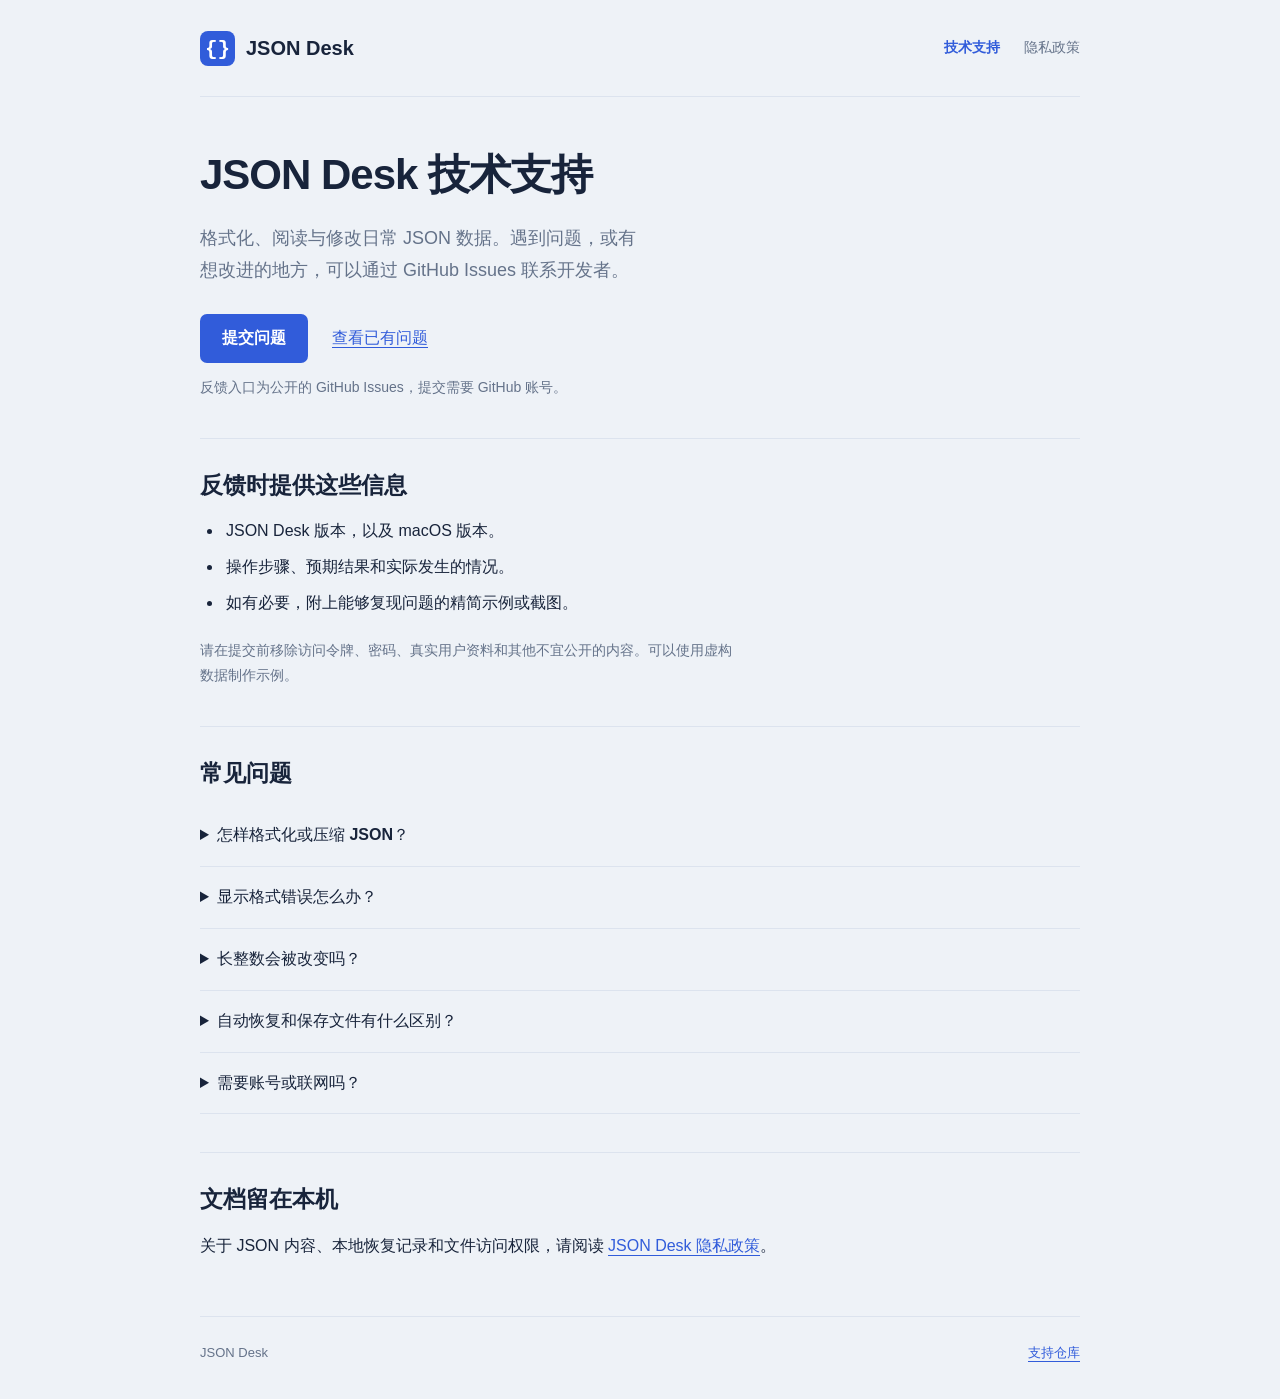
==== index.html @ a4baf4c8 "Add JSON Desk support website and privacy policy" ====
<!doctype html>
<html lang="zh-CN">
<head><meta charset="utf-8"><meta name="viewport" content="width=device-width,initial-scale=1"><meta name="description" content="JSON Desk 技术支持：使用说明、常见问题与 GitHub Issues 反馈入口。"><title>技术支持 · JSON Desk</title><link rel="stylesheet" href="styles.css"></head>
<body>
<a class="skip" href="#main">跳到内容</a>
<header><a class="brand" href="./"><span class="mark" aria-hidden="true">{}</span>JSON Desk</a><nav aria-label="主要导航"><a href="./" aria-current="page">技术支持</a><a href="privacy.html">隐私政策</a></nav></header>
<main id="main">
<h1>JSON Desk 技术支持</h1>
<p class="lead">格式化、阅读与修改日常 JSON 数据。遇到问题，或有想改进的地方，可以通过 GitHub Issues 联系开发者。</p>
<div class="actions"><a class="button" href="https://github.com/jmh233/json-desk-support/issues/new">提交问题</a><a href="https://github.com/jmh233/json-desk-support/issues">查看已有问题</a></div>
<p class="note">反馈入口为公开的 GitHub Issues，提交需要 GitHub 账号。</p>
<section><h2>反馈时提供这些信息</h2><ul><li>JSON Desk 版本，以及 macOS 版本。</li><li>操作步骤、预期结果和实际发生的情况。</li><li>如有必要，附上能够复现问题的精简示例或截图。</li></ul><p class="note">请在提交前移除访问令牌、密码、真实用户资料和其他不宜公开的内容。可以使用虚构数据制作示例。</p></section>
<section><h2>常见问题</h2>
<details><summary>怎样格式化或压缩 JSON？</summary><p>粘贴内容，或通过“打开”选择 UTF-8 JSON 文件，然后点击“格式化”或“压缩”。格式化快捷键为 <kbd>⌘ ⇧ F</kbd>，压缩为 <kbd>⌘ ⇧ M</kbd>。缩进可选择 2 空格、4 空格或 Tab。</p></details>
<details><summary>显示格式错误怎么办？</summary><p>根据中文错误提示检查缺少的逗号、冒号或引号。点击提示中的行列位置，可以回到对应内容。格式化失败时，原始内容会保留，不会自动修复或删除。</p></details>
<details><summary>长整数会被改变吗？</summary><p>格式化与压缩按源文本处理，保留长整数、小数及指数的原始写法，也保留字段顺序与重复键。</p></details>
<details><summary>自动恢复和保存文件有什么区别？</summary><p>自动恢复在本机记录当前文档及偏好，方便下次继续编辑；它不会自动覆盖原文件。要更新原文件，请点击“保存”；要选择新文件名或位置，请使用“另存为…”。</p></details>
<details><summary>需要账号或联网吗？</summary><p>JSON Desk 无需注册账号，JSON 文档在本机处理和保存，日常编辑不依赖服务器。通过本网站提交 GitHub Issue 属于你主动使用的独立在线服务。</p></details>
</section>
<section><h2>文档留在本机</h2><p>关于 JSON 内容、本地恢复记录和文件访问权限，请阅读 <a href="privacy.html">JSON Desk 隐私政策</a>。</p></section>
</main><footer><span>JSON Desk</span><a href="https://github.com/jmh233/json-desk-support">支持仓库</a></footer>
</body></html>
---- styles.css ----
:root{color-scheme:light;--shell:#eef2f7;--paper:#fff;--ink:#18243b;--muted:#65738a;--rule:#dce3ee;--action:#315cda;font-family:-apple-system,BlinkMacSystemFont,"Segoe UI","PingFang SC","Microsoft YaHei",sans-serif}
*{box-sizing:border-box}body{margin:0;background:var(--shell);color:var(--ink);font-size:16px;line-height:1.8;-webkit-font-smoothing:antialiased}a{color:var(--action);text-underline-offset:4px}a:hover{text-decoration-thickness:2px}a:focus-visible,summary:focus-visible{outline:3px solid var(--action);outline-offset:5px}header,main,footer{width:min(880px,calc(100% - 48px));margin:auto}header{display:flex;align-items:center;justify-content:space-between;gap:24px;padding:30px 0;border-bottom:1px solid var(--rule)}.brand{display:inline-flex;align-items:center;gap:11px;color:var(--ink);font-weight:650;text-decoration:none;font-size:20px;white-space:nowrap}.mark{display:grid;place-items:center;width:35px;height:35px;border-radius:8px;background:var(--action);color:white;font-family:Menlo,Consolas,monospace;font-size:21px}nav{display:flex;gap:24px;font-size:14px}nav a{color:var(--muted);text-decoration:none}nav a[aria-current=page]{color:var(--action);font-weight:600}main{padding:52px 0 40px}h1{font-size:42px;letter-spacing:-1px;line-height:1.25;margin:0 0 20px;font-weight:650}h2{font-size:23px;line-height:1.4;margin:0 0 16px;font-weight:620}p{margin:0 0 16px;max-width:70ch}.lead{font-size:18px;color:var(--muted);max-width:44ch}.actions{display:flex;align-items:center;gap:24px;flex-wrap:wrap;margin:28px 0 12px}.button{display:inline-flex;padding:10px 22px;border-radius:7px;text-decoration:none;font-weight:600;color:white;background:var(--action)}.button:hover{background:#274bb8;text-decoration:none}.note,.date{font-size:14px;color:var(--muted)}section{border-top:1px solid var(--rule);margin-top:38px;padding-top:30px}ul,ol{padding-left:23px;margin:10px 0 20px}li{padding-left:3px;margin:7px 0}details{padding:16px 0;border-bottom:1px solid var(--rule)}summary{font-weight:570;cursor:pointer}details p{margin:13px 0 0;padding-left:19px;color:var(--muted)}code,kbd{font-family:Menlo,Consolas,monospace;background:#e3e9f3;border-radius:4px;padding:2px 5px;font-size:.88em}.policy{padding:28px 32px;background:var(--paper);border:1px solid var(--rule);border-radius:10px;margin-top:32px}.policy section:first-child{border:0;margin-top:0;padding-top:0}footer{border-top:1px solid var(--rule);padding:24px 0 34px;color:var(--muted);font-size:13px;display:flex;gap:20px;justify-content:space-between}.skip{position:fixed;top:-80px;left:16px;background:white;padding:8px 16px;z-index:5}.skip:focus{top:10px}@media(max-width:560px){header,main,footer{width:calc(100% - 36px)}header{padding:22px 0;gap:14px;align-items:flex-start;flex-wrap:wrap}nav{gap:20px}main{padding-top:36px}h1{font-size:34px}.lead{font-size:17px}.policy{padding:22px 20px}.actions{gap:18px}footer{flex-direction:column;gap:8px}}
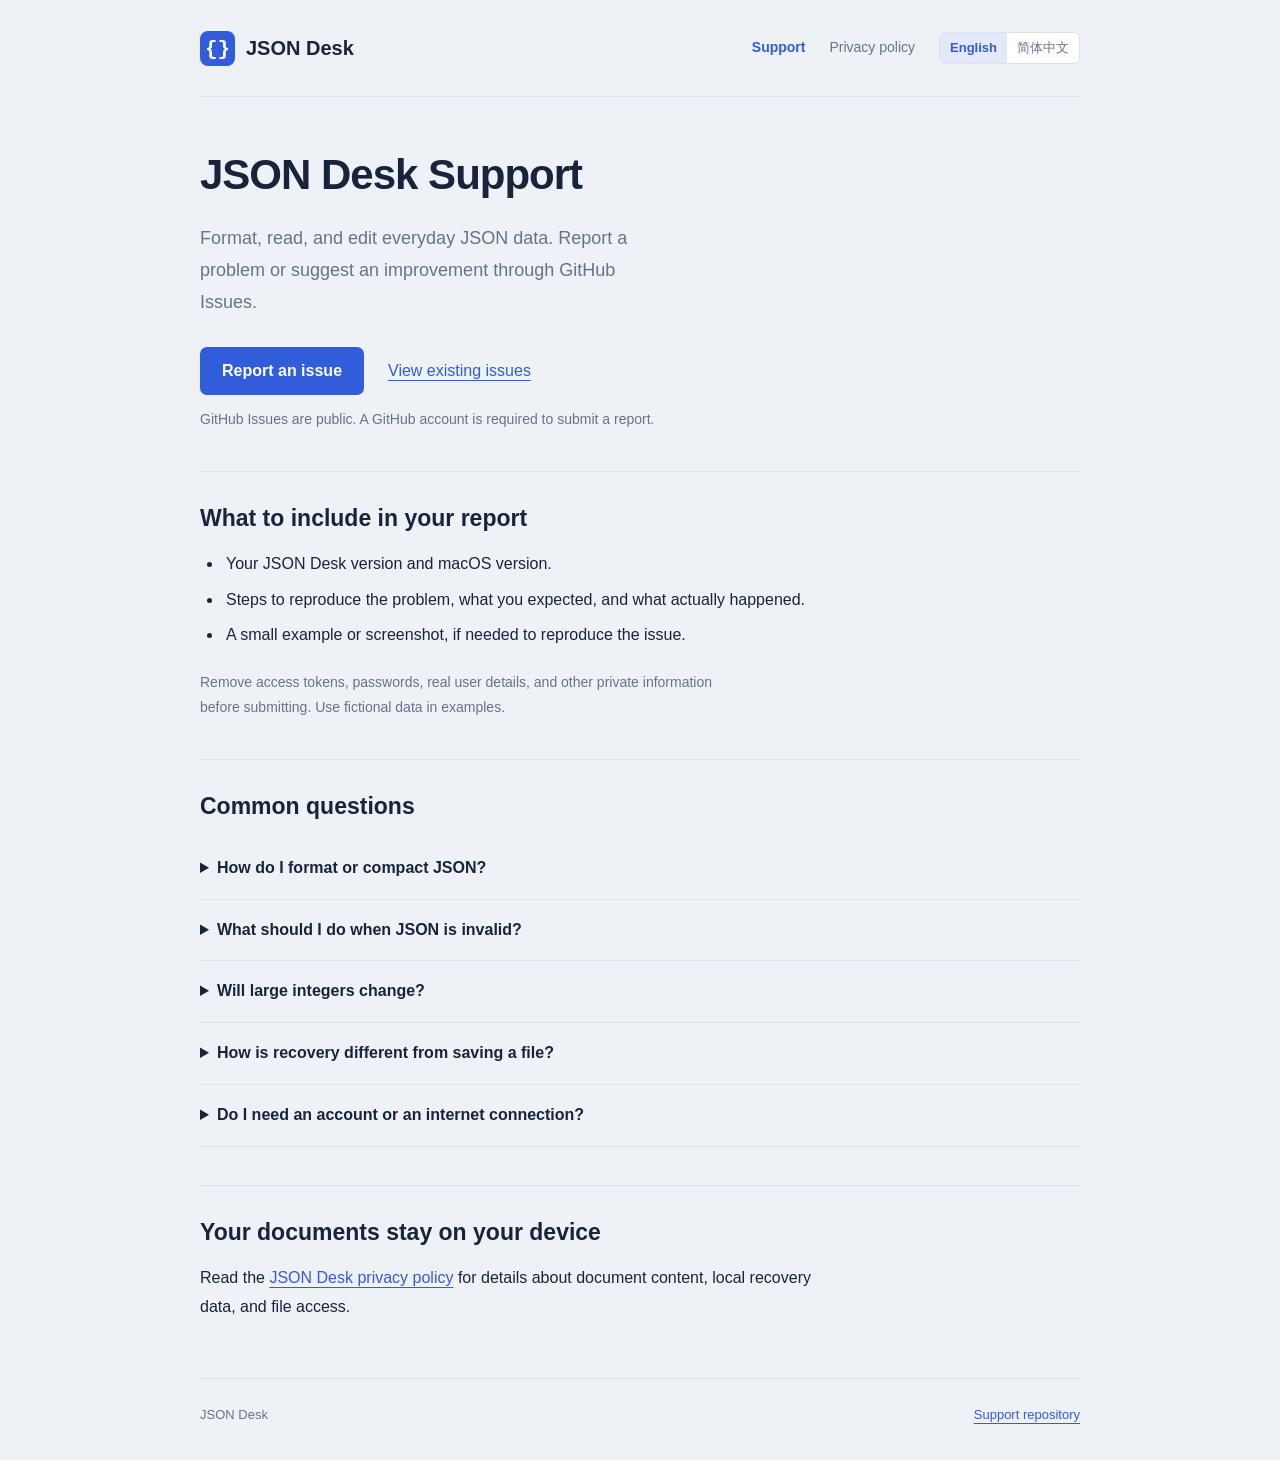
==== commit 29618896: "Add English default and Chinese support pages" ====
--- a/index.html
+++ b/index.html
@@ -1,22 +1,42 @@
 <!doctype html>
-<html lang="zh-CN">
-<head><meta charset="utf-8"><meta name="viewport" content="width=device-width,initial-scale=1"><meta name="description" content="JSON Desk 技术支持：使用说明、常见问题与 GitHub Issues 反馈入口。"><title>技术支持 · JSON Desk</title><link rel="stylesheet" href="styles.css"></head>
+<html lang="en">
+<head>
+<meta charset="utf-8">
+<meta name="viewport" content="width=device-width,initial-scale=1">
+<meta name="description" content="Help with JSON Desk: usage tips, common questions, and support through GitHub Issues.">
+<title>Support · JSON Desk</title>
+<link rel="stylesheet" href="styles.css">
+<link rel="canonical" href="https://json-desk-support.netlify.app/">
+<link rel="alternate" hreflang="en" href="https://json-desk-support.netlify.app/">
+<link rel="alternate" hreflang="zh-Hans" href="https://json-desk-support.netlify.app/zh">
+<link rel="alternate" hreflang="x-default" href="https://json-desk-support.netlify.app/">
+</head>
 <body>
-<a class="skip" href="#main">跳到内容</a>
-<header><a class="brand" href="./"><span class="mark" aria-hidden="true">{}</span>JSON Desk</a><nav aria-label="主要导航"><a href="./" aria-current="page">技术支持</a><a href="privacy.html">隐私政策</a></nav></header>
+<a class="skip" href="#main">Skip to content</a>
+<header>
+<a class="brand" href="./"><span class="mark" aria-hidden="true">{}</span>JSON Desk</a>
+<div class="header-tools">
+<nav aria-label="Main navigation"><a href="./" aria-current="page">Support</a><a href="privacy.html">Privacy policy</a></nav>
+<nav class="language-switch" aria-label="Choose language"><a href="./" lang="en" hreflang="en" aria-current="page">English</a><a href="zh.html" lang="zh-CN" hreflang="zh-Hans">简体中文</a></nav>
+</div>
+</header>
 <main id="main">
-<h1>JSON Desk 技术支持</h1>
-<p class="lead">格式化、阅读与修改日常 JSON 数据。遇到问题，或有想改进的地方，可以通过 GitHub Issues 联系开发者。</p>
-<div class="actions"><a class="button" href="https://github.com/jmh233/json-desk-support/issues/new">提交问题</a><a href="https://github.com/jmh233/json-desk-support/issues">查看已有问题</a></div>
-<p class="note">反馈入口为公开的 GitHub Issues，提交需要 GitHub 账号。</p>
-<section><h2>反馈时提供这些信息</h2><ul><li>JSON Desk 版本，以及 macOS 版本。</li><li>操作步骤、预期结果和实际发生的情况。</li><li>如有必要，附上能够复现问题的精简示例或截图。</li></ul><p class="note">请在提交前移除访问令牌、密码、真实用户资料和其他不宜公开的内容。可以使用虚构数据制作示例。</p></section>
-<section><h2>常见问题</h2>
-<details><summary>怎样格式化或压缩 JSON？</summary><p>粘贴内容，或通过“打开”选择 UTF-8 JSON 文件，然后点击“格式化”或“压缩”。格式化快捷键为 <kbd>⌘ ⇧ F</kbd>，压缩为 <kbd>⌘ ⇧ M</kbd>。缩进可选择 2 空格、4 空格或 Tab。</p></details>
-<details><summary>显示格式错误怎么办？</summary><p>根据中文错误提示检查缺少的逗号、冒号或引号。点击提示中的行列位置，可以回到对应内容。格式化失败时，原始内容会保留，不会自动修复或删除。</p></details>
-<details><summary>长整数会被改变吗？</summary><p>格式化与压缩按源文本处理，保留长整数、小数及指数的原始写法，也保留字段顺序与重复键。</p></details>
-<details><summary>自动恢复和保存文件有什么区别？</summary><p>自动恢复在本机记录当前文档及偏好，方便下次继续编辑；它不会自动覆盖原文件。要更新原文件，请点击“保存”；要选择新文件名或位置，请使用“另存为…”。</p></details>
-<details><summary>需要账号或联网吗？</summary><p>JSON Desk 无需注册账号，JSON 文档在本机处理和保存，日常编辑不依赖服务器。通过本网站提交 GitHub Issue 属于你主动使用的独立在线服务。</p></details>
+<h1>JSON Desk Support</h1>
+<p class="lead">Format, read, and edit everyday JSON data. Report a problem or suggest an improvement through GitHub Issues.</p>
+<div class="actions"><a class="button" href="https://github.com/jmh233/json-desk-support/issues/new">Report an issue</a><a href="https://github.com/jmh233/json-desk-support/issues">View existing issues</a></div>
+<p class="note">GitHub Issues are public. A GitHub account is required to submit a report.</p>
+<section><h2>What to include in your report</h2>
+<ul><li>Your JSON Desk version and macOS version.</li><li>Steps to reproduce the problem, what you expected, and what actually happened.</li><li>A small example or screenshot, if needed to reproduce the issue.</li></ul>
+<p class="note">Remove access tokens, passwords, real user details, and other private information before submitting. Use fictional data in examples.</p></section>
+<section><h2>Common questions</h2>
+<details><summary>How do I format or compact JSON?</summary><p>Paste your content, or use Open to choose a UTF-8 JSON file. Then select Format or Compact. The shortcuts are <kbd>⌘ ⇧ F</kbd> for formatting and <kbd>⌘ ⇧ M</kbd> for compacting. Choose 2 spaces, 4 spaces, or tabs for indentation.</p></details>
+<details><summary>What should I do when JSON is invalid?</summary><p>Use the error message to check for missing commas, colons, or quotation marks. Select the line and column in the message to jump to the problem. If formatting fails, your original content stays intact; the app does not automatically repair or delete it.</p></details>
+<details><summary>Will large integers change?</summary><p>Formatting and compacting work on the source text. They preserve the original spelling of large integers, decimals, and exponents, as well as field order and duplicate keys.</p></details>
+<details><summary>How is recovery different from saving a file?</summary><p>Recovery data is stored on your device to help you continue unfinished work. It does not automatically overwrite your original files. Select Save to update a file, or Save as to choose another filename or location.</p></details>
+<details><summary>Do I need an account or an internet connection?</summary><p>JSON Desk does not require an account. JSON documents are processed and saved locally, and everyday editing does not depend on a server. Submitting a GitHub Issue is a separate online service that you choose to use.</p></details>
 </section>
-<section><h2>文档留在本机</h2><p>关于 JSON 内容、本地恢复记录和文件访问权限，请阅读 <a href="privacy.html">JSON Desk 隐私政策</a>。</p></section>
-</main><footer><span>JSON Desk</span><a href="https://github.com/jmh233/json-desk-support">支持仓库</a></footer>
-</body></html>
+<section><h2>Your documents stay on your device</h2><p>Read the <a href="privacy.html">JSON Desk privacy policy</a> for details about document content, local recovery data, and file access.</p></section>
+</main>
+<footer><span>JSON Desk</span><a href="https://github.com/jmh233/json-desk-support">Support repository</a></footer>
+</body>
+</html>
--- a/styles.css
+++ b/styles.css
@@ -1,2 +1,9 @@
 :root{color-scheme:light;--shell:#eef2f7;--paper:#fff;--ink:#18243b;--muted:#65738a;--rule:#dce3ee;--action:#315cda;font-family:-apple-system,BlinkMacSystemFont,"Segoe UI","PingFang SC","Microsoft YaHei",sans-serif}
 *{box-sizing:border-box}body{margin:0;background:var(--shell);color:var(--ink);font-size:16px;line-height:1.8;-webkit-font-smoothing:antialiased}a{color:var(--action);text-underline-offset:4px}a:hover{text-decoration-thickness:2px}a:focus-visible,summary:focus-visible{outline:3px solid var(--action);outline-offset:5px}header,main,footer{width:min(880px,calc(100% - 48px));margin:auto}header{display:flex;align-items:center;justify-content:space-between;gap:24px;padding:30px 0;border-bottom:1px solid var(--rule)}.brand{display:inline-flex;align-items:center;gap:11px;color:var(--ink);font-weight:650;text-decoration:none;font-size:20px;white-space:nowrap}.mark{display:grid;place-items:center;width:35px;height:35px;border-radius:8px;background:var(--action);color:white;font-family:Menlo,Consolas,monospace;font-size:21px}nav{display:flex;gap:24px;font-size:14px}nav a{color:var(--muted);text-decoration:none}nav a[aria-current=page]{color:var(--action);font-weight:600}main{padding:52px 0 40px}h1{font-size:42px;letter-spacing:-1px;line-height:1.25;margin:0 0 20px;font-weight:650}h2{font-size:23px;line-height:1.4;margin:0 0 16px;font-weight:620}p{margin:0 0 16px;max-width:70ch}.lead{font-size:18px;color:var(--muted);max-width:44ch}.actions{display:flex;align-items:center;gap:24px;flex-wrap:wrap;margin:28px 0 12px}.button{display:inline-flex;padding:10px 22px;border-radius:7px;text-decoration:none;font-weight:600;color:white;background:var(--action)}.button:hover{background:#274bb8;text-decoration:none}.note,.date{font-size:14px;color:var(--muted)}section{border-top:1px solid var(--rule);margin-top:38px;padding-top:30px}ul,ol{padding-left:23px;margin:10px 0 20px}li{padding-left:3px;margin:7px 0}details{padding:16px 0;border-bottom:1px solid var(--rule)}summary{font-weight:570;cursor:pointer}details p{margin:13px 0 0;padding-left:19px;color:var(--muted)}code,kbd{font-family:Menlo,Consolas,monospace;background:#e3e9f3;border-radius:4px;padding:2px 5px;font-size:.88em}.policy{padding:28px 32px;background:var(--paper);border:1px solid var(--rule);border-radius:10px;margin-top:32px}.policy section:first-child{border:0;margin-top:0;padding-top:0}footer{border-top:1px solid var(--rule);padding:24px 0 34px;color:var(--muted);font-size:13px;display:flex;gap:20px;justify-content:space-between}.skip{position:fixed;top:-80px;left:16px;background:white;padding:8px 16px;z-index:5}.skip:focus{top:10px}@media(max-width:560px){header,main,footer{width:calc(100% - 36px)}header{padding:22px 0;gap:14px;align-items:flex-start;flex-wrap:wrap}nav{gap:20px}main{padding-top:36px}h1{font-size:34px}.lead{font-size:17px}.policy{padding:22px 20px}.actions{gap:18px}footer{flex-direction:column;gap:8px}}
+
+.header-tools{display:flex;align-items:center;justify-content:flex-end;gap:24px;flex-wrap:wrap}
+.language-switch{display:inline-flex;gap:0;flex-shrink:0;overflow:hidden;border:1px solid var(--rule);border-radius:6px;background:var(--paper);font-size:13px}
+.language-switch a{padding:5px 10px;color:var(--muted);line-height:1.5;white-space:nowrap}
+.language-switch a[aria-current="page"]{background:#e2e9fb;color:var(--action);font-weight:600}
+.language-switch a:focus-visible{outline-offset:-3px}
+@media(max-width:650px){header{align-items:flex-start;flex-wrap:wrap}.header-tools{justify-content:flex-start;gap:16px}}
